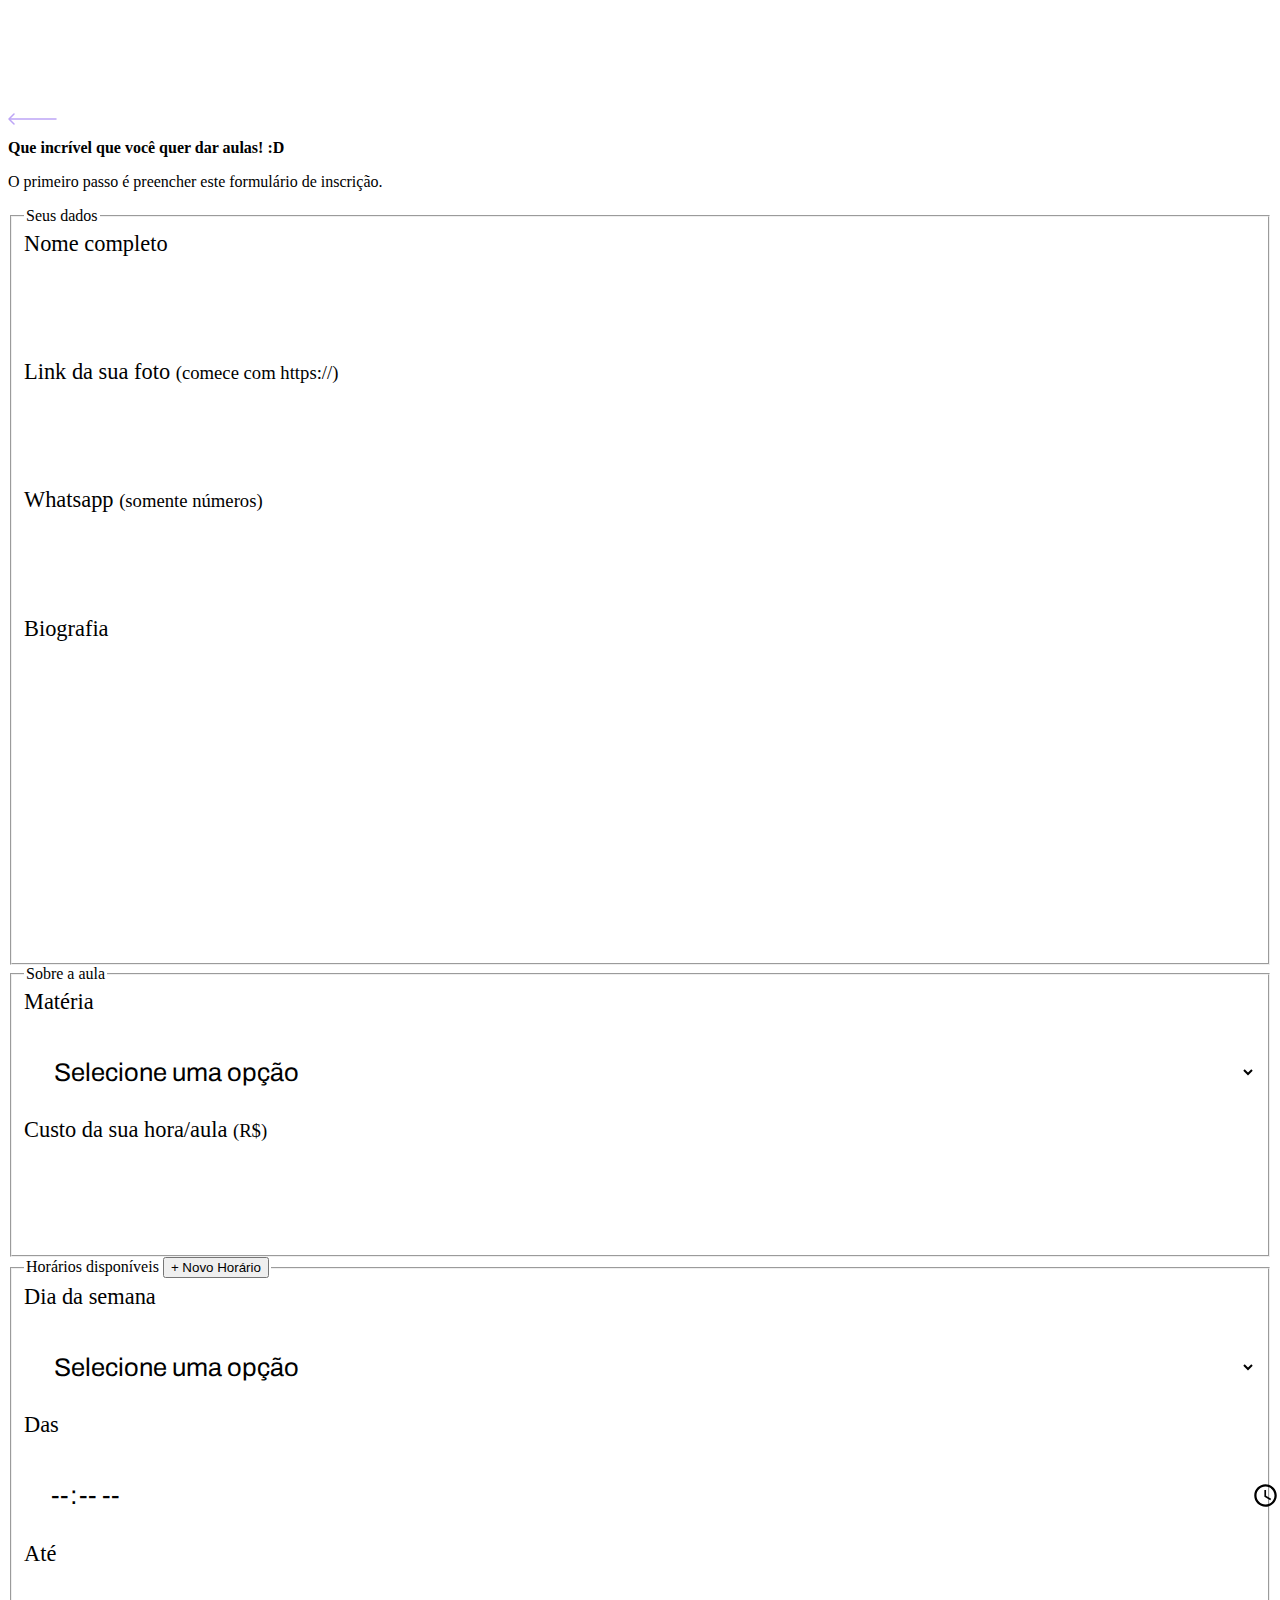
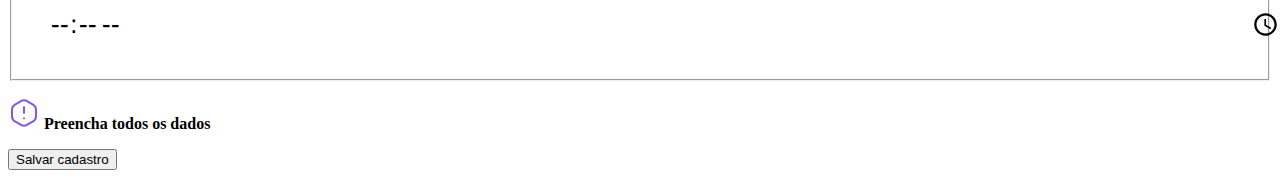
==== give-classes.html @ 9341fc31 "Add files via upload" ====
<!DOCTYPE html>
<html lang="pt_br">
<head>
    <meta charset="UTF-8">
    <meta name="viewport" content="width=device-width, initial-scale=1.0">

    <link rel="stylesheet" href="/styles/main.css">
    <link rel="stylesheet" href="/styles/partials/header.css">
    <link rel="stylesheet" href="/Styles/partials/forms.css">
    <link rel="stylesheet" href="/styles/partials/page-give-classes.css">

    <link href="https://fonts.googleapis.com/css2?family=Archivo:wght@400;600;700&amp;family=Poppins:wght@400;600&amp;display=swap" rel="stylesheet">
    <title>Proffy | Sua plataforma de estudos online!</title>
</head>
<body id="page-give-classes">
    <div id="container">
        <header class="page-header">
            <div class="top-bar-container">
                <a href="/"><img src="/Src/images/icons/back.svg" alt="Voltar"></a>
                <img src="/Src/images/logoProffy.svg" alt="Proffy">
            </div>

            <div class="header-content">
                <strong>Que incrível que você quer dar aulas! :D</strong>
                <p>O primeiro passo é preencher este formulário de inscrição.</p>

            </div>
        </header>

        <main>
            <form action="" id="create-class">
                <fieldset>
                    <legend>Seus dados</legend>
                    
                    <div class="input-block">
                        <label for="name">Nome completo</label>
                        <input name="name" id="name" required>
                    </div>

                    <div class="input-block">
                        <label for="avatar">Link da sua foto <small>(comece com https://)</small></label>
                        <input name="avatar" id="avatar" type="url" required>
                    </div>

                    <div class="input-block">
                        <label for="whatsapp">Whatsapp <small>(somente números)</small></label>
                        <input name="whatsapp" id="whatsapp" type="number" required>
                    </div>

                    <div class="textarea-block">
                        <label for="bio">Biografia</label>
                        <textarea name="bio" id="bio" required></textarea>
                    </div>

                </fieldset>

                <fieldset>
                    <legend>Sobre a aula</legend>
                    <div class="select-block">
                        <label for="subject">Matéria</label>
                        <select name="subject" id="subject" required>
                            <option value="">Selecione uma opção</option>
                            <option value="1">Artes</option>
                            <option value="2">Biologia</option>
                            <option value="3">Ciências</option>
                            <option value="4">Educação Física</option>
                            <option value="5">Física</option>
                            <option value="6">Geografia</option>
                            <option value="7">História</option>
                            <option value="8">Matemática</option>
                            <option value="9">Portufuês</option>
                            <option value="10">Química</option>
                        </select>
                    </div>

                    <div class="input-block">
                        <label for="cost">Custo da sua hora/aula <small>(R$)</small>
                        </label>
                        <input type="cost" id="cost" type="number" required>
                    </div>
                </fieldset>

                <fieldset id="schedule-items">
                    <legend>Horários disponíveis
                        <button type="button" class="ADDhorario" id="add-time">+ Novo Horário</button>
                    </legend>
                    <div class="schedule-item">
                        <div class="select-block">
                            <label for="weekday">Dia da semana</label>
                            <select name="weekday[]" id="weekday" required>
                                <option value="">Selecione uma opção</option>
                                <option value="0">Domingo</option>
                                <option value="1">Segunda-feira</option>
                                <option value="2">Terça-feira</option>
                                <option value="3">Quarta-feira</option>
                                <option value="4">Quinta-feira</option>
                                <option value="5">Sexta-feira</option>
                                <option value="6">Sábado</option>
                            </select>
                        </div>

                        <div class="input-block">
                            <label for="time_from">Das</label>
                            <input type="time" name="time_from[]" required>
                        </div>
                        
                        <div class="input-block">
                            <label for="time_to">Até</label> <!-- <button type="button" class="DELhorario" id="del-time"> <img class="delete-icon" src="/Src/images/icons/delete-icon.svg" alt="excluir"> </button> -->
                            <input type="time" name="time_to[]" required> 
                        </div>
                    </div>
                </fieldset>
            </form>

            <footer>
                <p>
                    <img src="/Src/images/icons/warning.svg" alt="Aviso importante">
                    <b>Preencha todos os dados</b>
                </p>
                <button type="submit" form="create-class">Salvar cadastro</button>
            </footer>
        </main>
    </div>

    <script src="/scripts/addField.js"></script>
</body>
</html>
---- Styles/partials/forms.css ----
.select-block label, .input-block label, .textarea-block label {
    font-size: 1.4rem;
    color: var(--color-text-complement);
}

.input-block input,
.select-block select,
.textarea-block textarea {
    width: 100%;
    height: 5.6rem;
    margin-top: .8rem;
    border-radius: .8rem;
    background: var(--color-input-background);
    border: 1px solid var(--color-line-in-white);
    outline: none;
    padding: 0 1.6rem;
    font: 1.6rem Archivo;
}

.textarea-block textarea {
    padding: 1.2rem 1.6rem;
    height: 16rem;
    resize: vertical;
}

.input-block, .textarea-block {
    position: relative;
}

.input-block:focus-within::after,
.textarea-block:focus-within::after {
    content: "";
    width: calc(100% - 3.2rem);
    height: 2px;
    background: var(--color-primary-light);
    position: absolute;
    left: 1.6rem;
    right: 1.6rem;
    bottom: 0px;
}
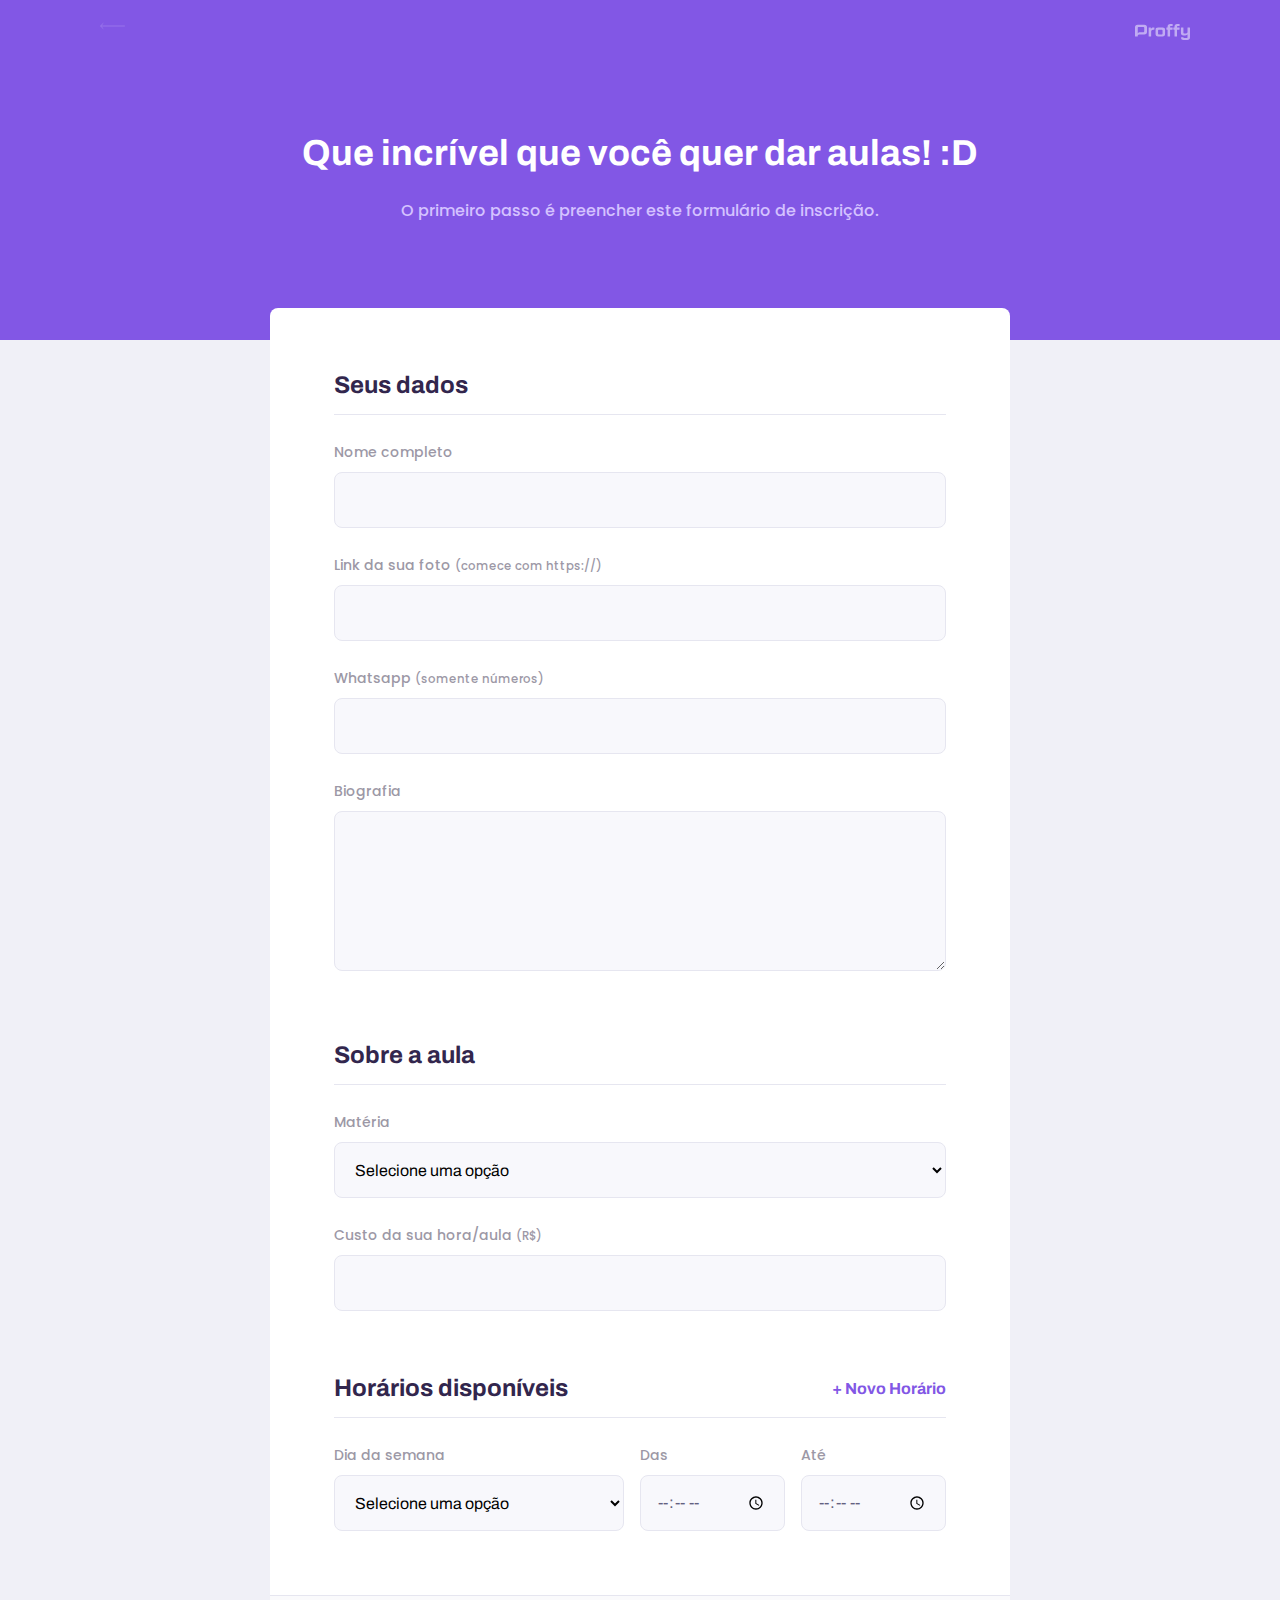
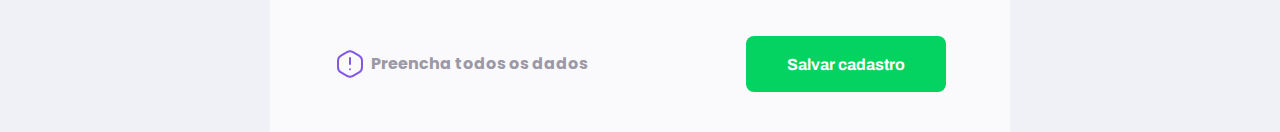
==== commit 4f95afa3: "Update give-classes.html" ====
--- a/give-classes.html
+++ b/give-classes.html
@@ -4,10 +4,10 @@
     <meta charset="UTF-8">
     <meta name="viewport" content="width=device-width, initial-scale=1.0">
 
-    <link rel="stylesheet" href="/styles/main.css">
-    <link rel="stylesheet" href="/styles/partials/header.css">
-    <link rel="stylesheet" href="/Styles/partials/forms.css">
-    <link rel="stylesheet" href="/styles/partials/page-give-classes.css">
+    <link rel="stylesheet" href="Styles/main.css">
+    <link rel="stylesheet" href="Styles/partials/header.css">
+    <link rel="stylesheet" href="Styles/partials/forms.css">
+    <link rel="stylesheet" href="Styles/partials/page-give-classes.css">
 
     <link href="https://fonts.googleapis.com/css2?family=Archivo:wght@400;600;700&amp;family=Poppins:wght@400;600&amp;display=swap" rel="stylesheet">
     <title>Proffy | Sua plataforma de estudos online!</title>
@@ -16,7 +16,7 @@
     <div id="container">
         <header class="page-header">
             <div class="top-bar-container">
-                <a href="/"><img src="/Src/images/icons/back.svg" alt="Voltar"></a>
+                <a href="index.html"><img src="/Src/images/icons/back.svg" alt="Voltar"></a>
                 <img src="/Src/images/logoProffy.svg" alt="Proffy">
             </div>
 
@@ -114,7 +114,7 @@
 
             <footer>
                 <p>
-                    <img src="/Src/images/icons/warning.svg" alt="Aviso importante">
+                    <img src="Src/images/icons/warning.svg" alt="Aviso importante">
                     <b>Preencha todos os dados</b>
                 </p>
                 <button type="submit" form="create-class">Salvar cadastro</button>
@@ -124,4 +124,4 @@
 
     <script src="/scripts/addField.js"></script>
 </body>
-</html>+</html>
--- a/Styles/main.css
+++ b/Styles/main.css
@@ -0,0 +1,55 @@
+:root {
+    --color-background:#F0F0F7;
+    --color-primary-lighter:#9871f5;
+    --color-primary-light:#9168EA;
+    --color-primary:#8257E5;
+    --color-primary-dark:#774DD6;
+    --color-primary-darker:#6842c2;
+    --color-secondary:#04D361;
+    --color-secondary-dark:#04BF58;
+    --color-title-in-primary:#FFFFFF;
+    --color-text-in-primary:#D4C2FF;
+    --color-text-title:#32264D;
+    --color-text-complement:#9C98A6;
+    --color-text-base:#646180;
+    --color-line-in-white:#E6E6F0;
+    --color-input-background:#F8F8FC;
+    --color-button-text:#FFFFFF;
+    --color-box-base:#FFFFFF;
+    --color-box-footer:#FAFAFC;
+    --color-small-info:#C1BCCC;
+    font-size:60%;
+}
+
+* {
+    margin: 0;
+    padding: 0;
+    box-sizing: border-box;
+}
+
+html,body {
+    height: 100vh;
+}
+
+body {
+    background-color: var(--color-background);
+    display: flex;
+    align-items: center;
+    justify-content: center;
+}
+
+body, input, button, textarea {
+    font: 500 1.6rem Poppins;
+    color: var(--color-text-base);
+}
+
+#container {
+    width: 90vw;
+    max-width: 700px;
+}
+
+@media (min-width: 700px) {
+    :root {
+        font-size: 62.5%;
+    }
+}--- a/Styles/partials/header.css
+++ b/Styles/partials/header.css
@@ -0,0 +1,83 @@
+
+.page-header {
+    background-color: var(--color-primary);
+    display: flex;
+    flex-direction: column;
+}
+
+.page-header .top-bar-container {
+    width: 90%;
+    margin: 0 auto;
+    display: flex;
+    align-items: center;
+    justify-content: space-between;
+    padding: 1.6rem 0;
+}
+
+.page-header .top-bar-container a {
+    height: 3.2rem;
+}
+
+.page-header .top-bar-container img {
+    height: 1.6rem;
+    opacity: .5;
+    padding-left: 1rem;
+    transition: all .3s;
+}
+
+.page-header .top-bar-container img:hover {
+    opacity: 1;
+    padding-left: .5rem;
+}
+
+.page-header .header-content {
+    width: 90%;
+    margin: 3.2rem auto;
+    position: relative;
+}
+
+.page-header .header-content strong {
+    font: 700 3.6rem Archivo;
+    line-height: 4.2rem;
+    color: var(--color-title-in-primary);
+    text-align: center;
+}
+
+.page-header .header-content p {
+    max-width: 90rem;
+    font-size: 1.6rem;
+    line-height: 2.6rem;
+    color: var(--color-text-in-primary);
+    margin-top: 2.4rem;
+    text-align: center;
+}
+
+@media (min-width:700px) {
+
+
+    .page-header {
+        height: 340px;
+    }
+
+    .page-header .top-bar-container {
+        max-width: 1100px;
+    }
+
+    .page-header .header-content {
+        max-width: 900px;
+        margin: 0 auto;
+        flex: 1 1;
+        padding-bottom: 48px;
+        display: flex;
+        flex-direction: column;
+        justify-content: center;
+
+    }
+
+    .page-header .header-content strong {
+        max-width: 1100px;
+        text-align: center;
+    }
+
+
+}--- a/Styles/partials/page-give-classes.css
+++ b/Styles/partials/page-give-classes.css
@@ -0,0 +1,165 @@
+#page-give-classes #container {
+    width: 100vw;
+    height: 100vh;
+}
+
+#page-give-classes .page-header .header-content {
+    margin-bottom: 6rem;
+    text-align: center;
+}
+
+#page-give-classes .page-header .header-content p {
+    font-size: 1.6rem;
+}
+
+#page-give-classes main {
+    background: var(--color-box-base);
+    width: 100%;
+    max-width: 74rem;
+    border-radius: .8rem;
+    margin: -3.2rem auto 3.2rem;
+    padding-top: 6.4rem;
+}
+
+#page-give-classes fieldset {
+    border: none;
+    padding: 0 2.4rem;
+}
+
+#page-give-classes fieldset legend {
+    font: 700 2.4rem Archivo;
+    color: var(--color-text-title);
+    margin-bottom: 2.4rem;
+    display: flex;
+    align-items: center;
+    justify-content: space-between;
+    width: 100%;
+    padding-bottom: 1.6rem;
+    border-bottom: 1px solid var(--color-line-in-white);
+}
+
+#page-give-classes fieldset legend button {
+    background: none;
+    border: 0;
+    color: var(--color-primary);
+    font: 700 1.6rem Archivo;
+    cursor: pointer;
+    transition: .2s;
+}
+
+#page-give-classes fieldset legend button:hover {
+    transform: translateY(-5px);
+    color: var(--color-primary-dark);
+}
+
+#page-give-classes fieldset+fieldset {
+    margin-top: 6.4rem;
+}
+
+#page-give-classes .input-block+.input-block,
+#page-give-classes .input-block+.textarea-block,
+#page-give-classes .select-block+.input-block {
+    margin-top: 2.4rem;
+}
+
+#page-give-classes main footer {
+    padding: 4rem 2.4rem;
+    background: var(--color-box-footer);
+    border-top: 1px solid var(--color-line-in-white);
+    margin-top: 6.4rem;
+}
+
+#page-give-classes main footer p {
+    display: flex;
+    align-items: center;
+    justify-content: center;
+    font-size: 1.6rem;
+    line-height: 2.4rem;
+    color: var(--color-text-complement);
+}
+
+#page-give-classes main footer img {
+    margin-right: .5rem;
+}
+
+#page-give-classes main footer button {
+    width: 100%;
+    height: 5.6rem;
+    background: var(--color-secondary);
+    color: var(--color-button-text);
+    border: 0;
+    border-radius: .8rem;
+    cursor: pointer;
+    font: 700 1.6rem Archivo;
+    display: flex;
+    align-items: center;
+    justify-content: center;
+    text-decoration: none;
+    transition: .2s;
+    margin-top: 3.2rem;
+    outline: none;
+}
+
+#page-give-classes main footer button:hover {
+    background: var(--color-secondary-dark);
+}
+
+.ADDhorario, .DELhorario {
+    outline: none;
+}
+
+.schedule-item+.schedule-item {
+    margin-top: 3.2rem;
+    padding-top: 3.2rem;
+    border-top: 1px solid var(--color-line-in-white);
+}
+
+/*.DELhorario {
+
+    border: none;
+    background: none;
+}
+
+.delete-icon {
+    width: 1.6rem;
+    display:flex;
+    align-items: center;
+    justify-content: center;
+}*/
+
+@media (min-width: 700px) {
+    #page-give-classes #container {
+        max-width: 100vw;
+    }
+
+    #page-give-classes .page-header .header-content {
+        margin-bottom: 0;
+    }
+
+    #page-give-classes main fieldset {
+        padding: 0 64px;
+    }
+
+    .schedule-item {
+        display: grid;
+        grid-template-columns: 2fr 1fr 1fr;
+        column-gap: 1.6rem;
+    }
+
+    #page-give-classes #schedule-items .select-block+.input-block,
+    #page-give-classes #schedule-items .input-block+.input-block {
+        margin-top: 0;
+    }
+
+    #page-give-classes main footer {
+        padding: 40px 64px;
+        display: flex;
+        align-items: center;
+        justify-content: space-between;
+    }
+
+    #page-give-classes main footer button {
+        margin-top: 0;
+        width: 200px;
+    }
+}